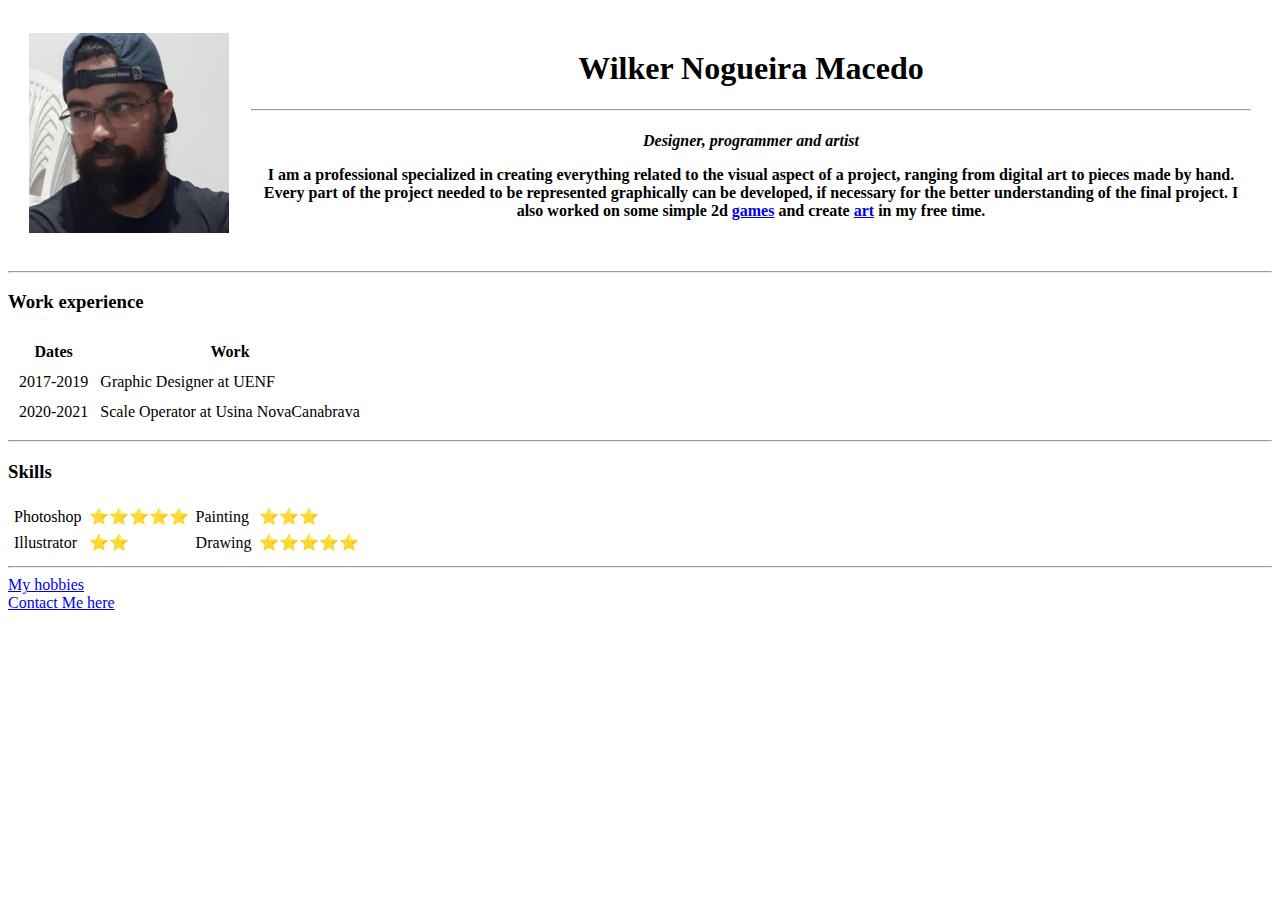
==== index.html @ 974c726e "Add files via upload" ====
<!DOCTYPE html>
<html lang="en" dir="ltr">

<head>
  <meta charset="utf-8">
  <title>🚶 Wilker´s personal site</title>
<link rel="stylesheet" href="css/styles.css">

</head>

<body>
  <table cellspacing="20">
    <tr>
      <th><img src="images/profile.jpg" alt="wilker profile picture" height="200px"></th>
      <th>
        <h1>Wilker Nogueira Macedo<h1>
            <hr>
            <h4>
              <p><em>Designer, programmer and artist</em></p>
              <p>I am a professional specialized in creating everything related to the
                visual aspect of a project, ranging from digital art to pieces made by hand. Every
                part of the project needed to be represented graphically can be developed, if
                necessary for the better understanding of the final project.
                I also worked on some simple 2d <strong><a href="https://richterwilker.itch.io/">games</a></strong> and create
                <strong><a href="https://www.deviantart.com/richterwilker">art</a></strong>
                in my free time.
              </p>
            </h4>
      </th>
    </tr>
  </table>
  <hr>
  <h3>Work experience</h3>
  <table cellspacing="10">
    <thead>
      <tr>
        <th>Dates</th>
        <th>Work</th>
      </tr>
    </thead>
    <tbody>
      <tr>
        <td>2017-2019</td>
        <td>Graphic Designer at UENF</td>
      </tr>
      <tr>
        <td>2020-2021</td>
        <td>Scale Operator at Usina NovaCanabrava</td>
      </tr>
    </tbody>
  </table>
  <hr>
  <h3>Skills</h3>
  <table cellspacing="5">
    <tr>
      <td>Photoshop</td>
      <td>⭐⭐⭐⭐⭐</td>
      <td>Painting</td>
      <td>⭐⭐⭐</td>
    </tr>
    <tr>
      <td>Illustrator</td>
      <td>⭐⭐</td>
      <td>Drawing</td>
      <td>⭐⭐⭐⭐⭐</td>
    </tr>
  </table>
  <hr>
  <a href="Hobbies.html">My hobbies</a>
  <br>
  <a href="Contact.html">Contact Me here</a>
</body>

</html>
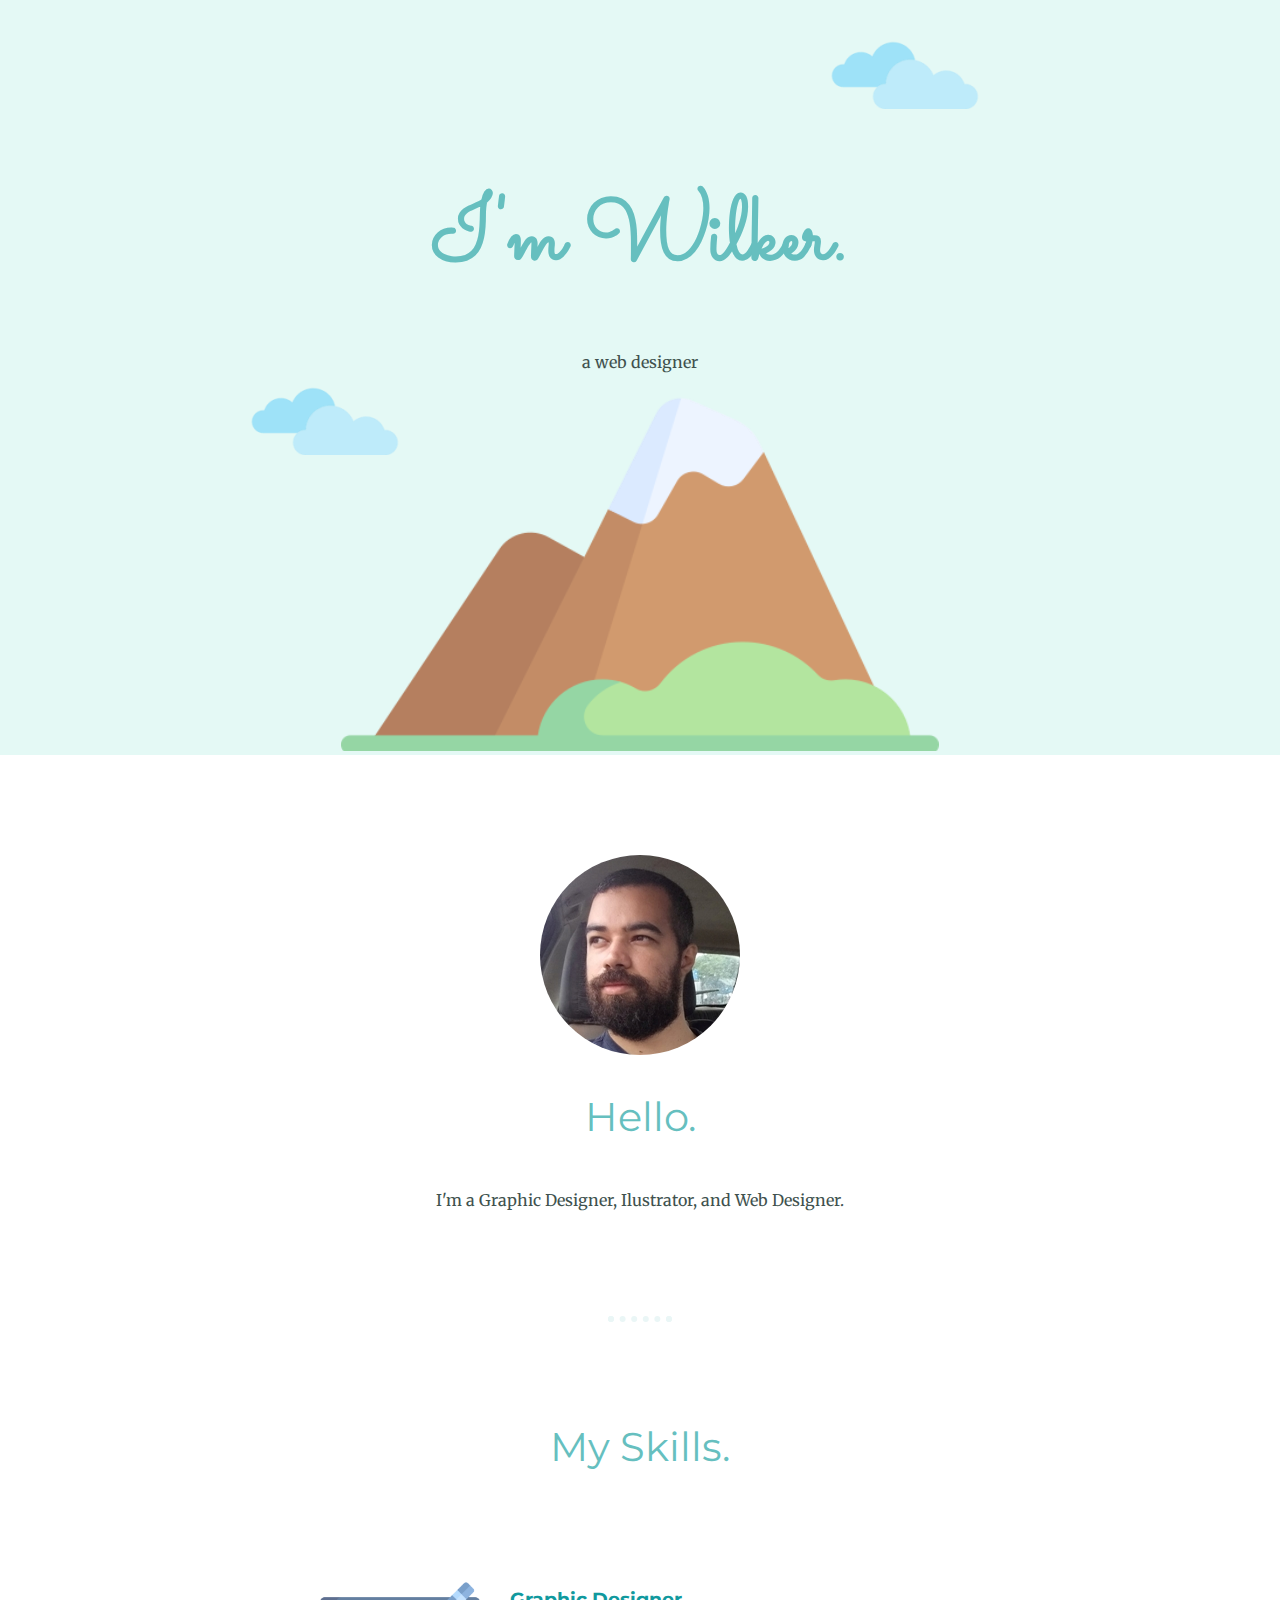
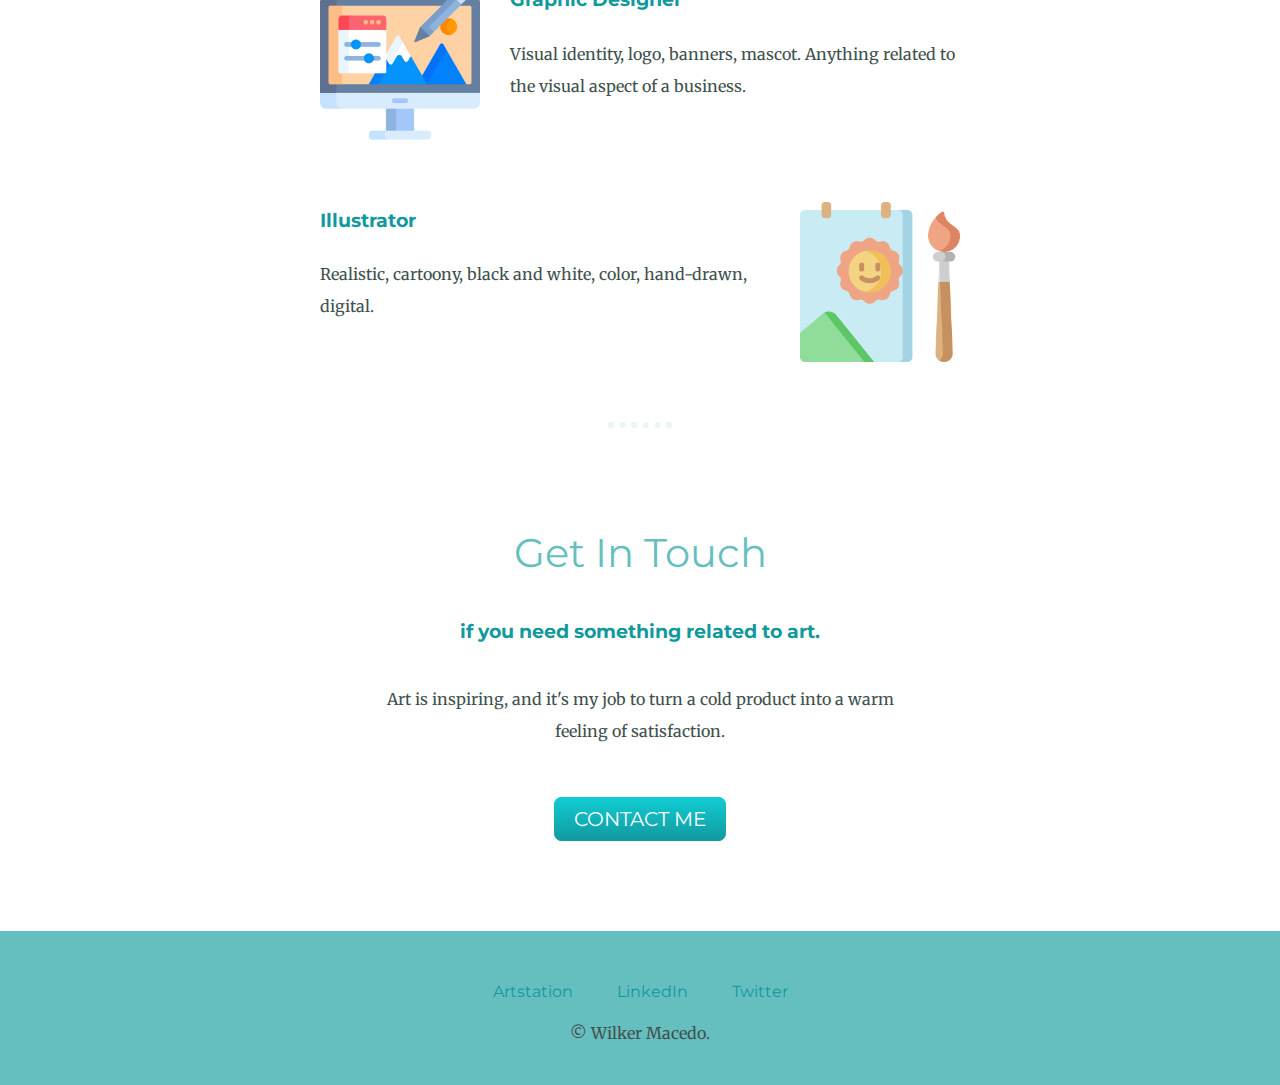
==== commit 38e5572f: "Add files via upload" ====
--- a/index.html
+++ b/index.html
@@ -3,72 +3,60 @@
 
 <head>
   <meta charset="utf-8">
-  <title>🚶 Wilker´s personal site</title>
-<link rel="stylesheet" href="css/styles.css">
-
+  <title>Wilker Nogueira Macedo</title>
+  <link rel="stylesheet" href="styles.css">
+  <link rel="icon" href="favicon.ico">
+  <link rel="preconnect" href="https://fonts.googleapis.com">
+  <link rel="preconnect" href="https://fonts.gstatic.com" crossorigin>
+  <link href="https://fonts.googleapis.com/css2?family=Merriweather&family=Montserrat&family=Sacramento&display=swap" rel="stylesheet">
 </head>
 
 <body>
-  <table cellspacing="20">
-    <tr>
-      <th><img src="images/profile.jpg" alt="wilker profile picture" height="200px"></th>
-      <th>
-        <h1>Wilker Nogueira Macedo<h1>
-            <hr>
-            <h4>
-              <p><em>Designer, programmer and artist</em></p>
-              <p>I am a professional specialized in creating everything related to the
-                visual aspect of a project, ranging from digital art to pieces made by hand. Every
-                part of the project needed to be represented graphically can be developed, if
-                necessary for the better understanding of the final project.
-                I also worked on some simple 2d <strong><a href="https://richterwilker.itch.io/">games</a></strong> and create
-                <strong><a href="https://www.deviantart.com/richterwilker">art</a></strong>
-                in my free time.
-              </p>
-            </h4>
-      </th>
-    </tr>
-  </table>
-  <hr>
-  <h3>Work experience</h3>
-  <table cellspacing="10">
-    <thead>
-      <tr>
-        <th>Dates</th>
-        <th>Work</th>
-      </tr>
-    </thead>
-    <tbody>
-      <tr>
-        <td>2017-2019</td>
-        <td>Graphic Designer at UENF</td>
-      </tr>
-      <tr>
-        <td>2020-2021</td>
-        <td>Scale Operator at Usina NovaCanabrava</td>
-      </tr>
-    </tbody>
-  </table>
-  <hr>
-  <h3>Skills</h3>
-  <table cellspacing="5">
-    <tr>
-      <td>Photoshop</td>
-      <td>⭐⭐⭐⭐⭐</td>
-      <td>Painting</td>
-      <td>⭐⭐⭐</td>
-    </tr>
-    <tr>
-      <td>Illustrator</td>
-      <td>⭐⭐</td>
-      <td>Drawing</td>
-      <td>⭐⭐⭐⭐⭐</td>
-    </tr>
-  </table>
-  <hr>
-  <a href="Hobbies.html">My hobbies</a>
-  <br>
-  <a href="Contact.html">Contact Me here</a>
+  <div class="top-container">
+    <img class="top-cloud" src="images/cloud.png" alt="cloud-img">
+    <h1>I'm Wilker.</h1>
+    <p>a web designer</p>
+    <img class="bottom-cloud" src="images/cloud.png" alt="cloud-img">
+    <img src="images/mountain.png" alt="mountain-img">
+  </div>
+
+  <div class="middle-container">
+    <div class="profile">
+      <img class="profile circular" src="images/profile.jpg" alt="my-profile-picture">
+      <h2>Hello.</h2>
+      <p class="intro">I'm a Graphic Designer, Ilustrator, and Web Designer.</p>
+    </div>
+    <hr>
+    <div class="skills">
+      <h2>My Skills.</h2>
+      <div class="skill-row">
+        <img class="screenpc" src="images/screenpc.png" alt="my-abilities">
+        <h3>Graphic Designer</h3>
+        <p>Visual identity, logo, banners, mascot. Anything related to the visual aspect of a business.</p>
+      </div>
+      <div class="skill-row">
+        <img class="drawing" src="images/drawing.png" alt="">
+        <h3>Illustrator</h3>
+        <p>Realistic, cartoony, black and white, color, hand-drawn, digital.</p>
+      </div>
+    </div>
+    <hr>
+    <div class="contact-me">
+      <h2>Get In Touch</h2>
+      <h3>if you need something related to art.</h3>
+      <p class="contact-message">Art is inspiring, and it's my job to turn a cold product into a warm feeling of satisfaction.</p>
+      <a class="btn" href="mailto:wilkernmacedo@gmail.com">CONTACT ME</a>
+    </div>
+  </div>
+
+
+  <div class="bottom-container">
+    <a class="footer-link" href="https://www.artstation.com/wilkermacedo">Artstation</a>
+    <a class="footer-link" href="https://www.linkedin.com/in/wilker-macedo-b86555b4/">LinkedIn</a>
+    <a class="footer-link" href="https://twitter.com/richterwilk">Twitter</a>
+    <p>© Wilker Macedo.</p>
+  </div>
+
 </body>
 
 </html>
--- a/styles.css
+++ b/styles.css
@@ -0,0 +1,139 @@
+/*****tag selector*****/
+body {
+  margin: 0;
+  text-align: center;
+  font-family: 'Merriweather', serif;
+  color: #40514e;
+}
+
+hr {
+  border: dotted #eaf6f6 6px;
+  border-bottom: none;
+  width: 4%;
+  margin: 100px auto;
+}
+
+p {
+  line-height: 2;
+}
+
+h1 {
+  margin: 50px auto 0 auto;
+  font-family: 'Sacramento', cursive;
+  font-size: 5.625rem;
+  color: #66BFBF;
+  line-height: 2;
+}
+
+h3 {
+  font-family: 'Montserrat', sans-serif;
+  color: #11999E;
+}
+
+h2 {
+  font-family: 'Montserrat', sans-serif;
+  color: #66BFBF;
+  font-weight: normal;
+  padding-bottom: 10px;
+  font-size: 2.5rem;
+}
+
+a {
+  color: #11999e;
+  font-family: 'Montserrat', sans-serif;
+  margin: 10px 20px;
+  text-decoration: none;
+}
+
+a:hover {
+  color: #eaf6f6;
+}
+
+/*****class selector*****/
+
+.circular {
+  border-radius: 100%;
+}
+
+.intro: {
+  width: 30%;
+  margin: auto;
+}
+
+.skill-row {
+  width: 50%;
+  margin: 100px auto 100px auto;
+  text-align: left;
+  line-height: 2;
+}
+
+.screenpc {
+  width: 25%;
+  float: left;
+  margin-right: 30px;
+}
+
+.drawing {
+  width: 25%;
+  float: right;
+  margin-left: 30px;
+}
+
+.top-container {
+  background-color: #e4f9f5;
+  position: relative;
+  padding-top: 100px;
+}
+
+.middle-container {
+  margin: 100px 0;
+}
+
+.bottom-container {
+  background-color: #66bfbf;
+  padding: 50px 0 20px;
+}
+
+.top-cloud {
+  position: absolute;
+  right: 300px;
+  top: 40px;
+}
+
+.bottom-cloud {
+  position: absolute;
+  left: 250px;
+  bottom: 300px;
+}
+
+.contact-message {
+  width: 40%;
+  margin: 40px auto 60px;
+}
+
+.btn {
+  background: #11cdd4;
+  background-image: -webkit-linear-gradient(top, #11cdd4, #11999e);
+  background-image: -moz-linear-gradient(top, #11cdd4, #11999e);
+  background-image: -ms-linear-gradient(top, #11cdd4, #11999e);
+  background-image: -o-linear-gradient(top, #11cdd4, #11999e);
+  background-image: linear-gradient(to bottom, #11cdd4, #11999e);
+  -webkit-border-radius: 8;
+  -moz-border-radius: 8;
+  border-radius: 8px;
+  font-family: 'Montserrat', sans-serif;
+  color: #ffffff;
+  font-size: 20px;
+  padding: 10px 20px 10px 20px;
+  text-decoration: none;
+}
+
+.btn:hover {
+  background: #30e3cb;
+  background-image: -webkit-linear-gradient(top, #30e3cb, #2bc4ad);
+  background-image: -moz-linear-gradient(top, #30e3cb, #2bc4ad);
+  background-image: -ms-linear-gradient(top, #30e3cb, #2bc4ad);
+  background-image: -o-linear-gradient(top, #30e3cb, #2bc4ad);
+  background-image: linear-gradient(to bottom, #30e3cb, #2bc4ad);
+  text-decoration: none;
+}
